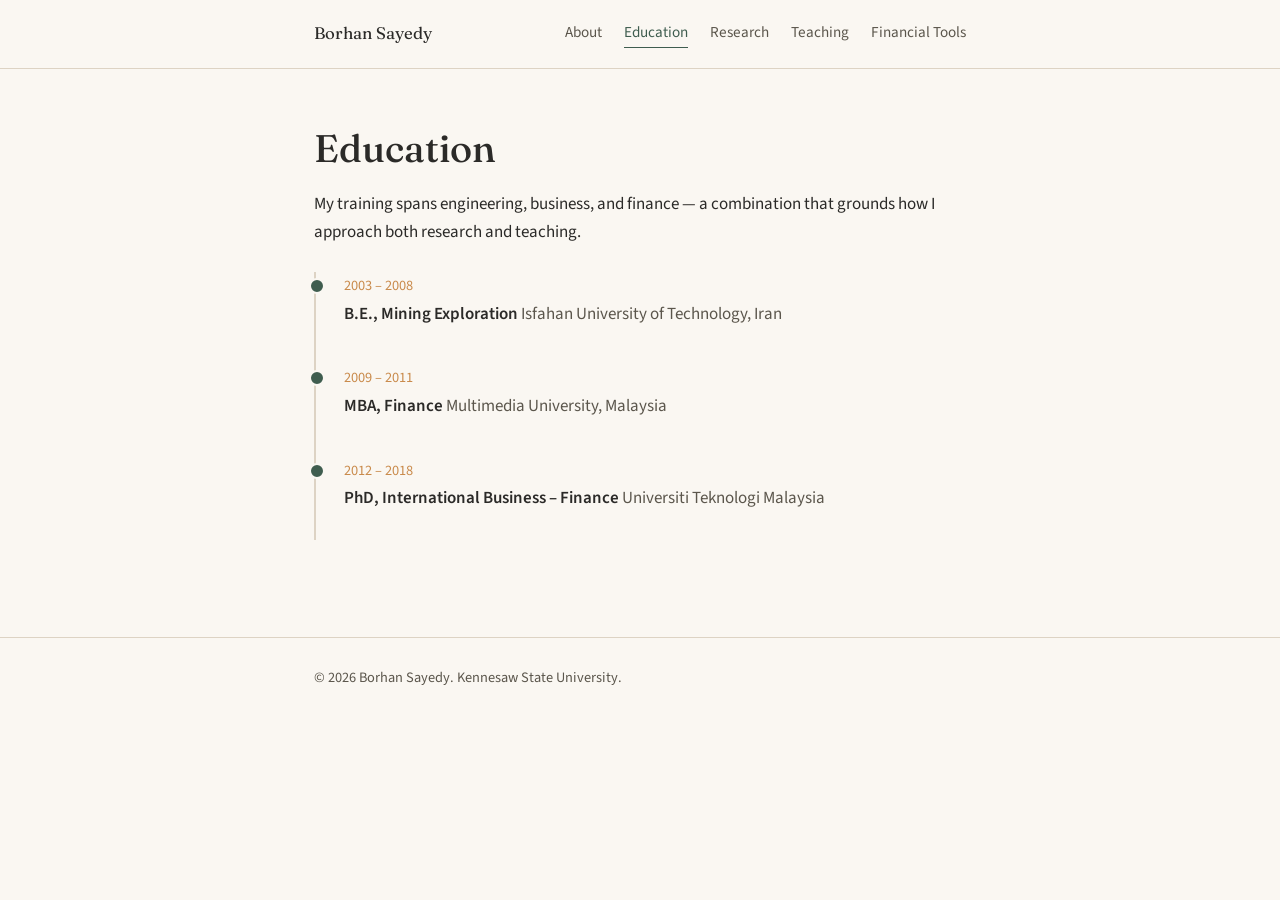
==== education.html @ a8ac0618 "Add files via upload" ====
<!DOCTYPE html>
<html lang="en">
<head>
<meta charset="UTF-8">
<meta name="viewport" content="width=device-width, initial-scale=1.0">
<title>Education | Borhan Sayedy</title>
<link rel="preconnect" href="https://fonts.googleapis.com">
<link rel="preconnect" href="https://fonts.gstatic.com" crossorigin>
<link href="https://fonts.googleapis.com/css2?family=Fraunces:opsz,wght@9..144,400..600&family=Source+Sans+3:wght@400;600;700&display=swap" rel="stylesheet">
<link rel="stylesheet" href="style.css">
</head>
<body>

<header class="site">
  <div class="nav-row">
    <a class="brand" href="index.html">Borhan Sayedy</a>
    <nav class="links">
      <a href="index.html">About</a>
      <a href="education.html" aria-current="page">Education</a>
      <a href="research.html">Research</a>
      <a href="teaching.html">Teaching</a>
      <a href="financial-tools.html">Financial Tools</a>
    </nav>
  </div>
</header>

<main>
  <div class="wrap">
    <h1>Education</h1>
    <p>My training spans engineering, business, and finance &mdash; a combination that grounds how I approach both research and teaching.</p>

    <ul class="timeline">
      <li>
        <span class="year">2003 &ndash; 2008</span>
        <span class="degree">B.E., Mining Exploration</span>
        <span class="school">Isfahan University of Technology, Iran</span>
      </li>
      <li>
        <span class="year">2009 &ndash; 2011</span>
        <span class="degree">MBA, Finance</span>
        <span class="school">Multimedia University, Malaysia</span>
      </li>
      <li>
        <span class="year">2012 &ndash; 2018</span>
        <span class="degree">PhD, International Business &ndash; Finance</span>
        <span class="school">Universiti Teknologi Malaysia</span>
      </li>
    </ul>
  </div>
</main>

<footer class="site">
  <div class="wrap">
    &copy; 2026 Borhan Sayedy. Kennesaw State University.
  </div>
</footer>

</body>
</html>
---- style.css ----
/* ---------- Design tokens ---------- */
:root {
  --bg: #FAF7F2;
  --bg-alt: #F1EAE0;
  --ink: #2B2A28;
  --ink-soft: #5B564C;
  --accent: #3F5D4F;
  --accent-warm: #C98A4B;
  --line: #DDD3C4;
  --max: 700px;
}

* { box-sizing: border-box; }

@media (prefers-reduced-motion: reduce) {
  * { animation: none !important; transition: none !important; }
}

html { scroll-behavior: smooth; }

body {
  margin: 0;
  background: var(--bg);
  color: var(--ink);
  font-family: "Source Sans 3", -apple-system, BlinkMacSystemFont, "Segoe UI", sans-serif;
  font-size: 17px;
  line-height: 1.65;
}

h1, h2, h3 {
  font-family: "Fraunces", Georgia, serif;
  font-weight: 500;
  color: var(--ink);
  line-height: 1.2;
  margin: 0 0 0.5em;
}

h1 { font-size: 2.4rem; font-weight: 480; }
h2 { font-size: 1.5rem; margin-top: 2.4em; }
h3 { font-size: 1.15rem; margin-top: 1.6em; }

p { margin: 0 0 1.1em; }

a {
  color: var(--accent);
  text-decoration-color: var(--line);
  text-underline-offset: 3px;
}
a:hover { text-decoration-color: var(--accent); }

a:focus-visible, button:focus-visible {
  outline: 2px solid var(--accent);
  outline-offset: 3px;
}

ul { padding-left: 1.2em; }
li { margin-bottom: 0.5em; }

/* ---------- Layout shell ---------- */
.wrap {
  max-width: var(--max);
  margin: 0 auto;
  padding: 0 24px;
}

header.site {
  border-bottom: 1px solid var(--line);
  background: var(--bg);
}

.nav-row {
  max-width: var(--max);
  margin: 0 auto;
  padding: 20px 24px;
  display: flex;
  align-items: center;
  justify-content: space-between;
  gap: 16px;
}

.brand {
  font-family: "Fraunces", Georgia, serif;
  font-size: 1.05rem;
  color: var(--ink);
  text-decoration: none;
  white-space: nowrap;
}

nav.links {
  display: flex;
  gap: 22px;
  flex-wrap: wrap;
}

nav.links a {
  color: var(--ink-soft);
  text-decoration: none;
  font-size: 0.95rem;
}

nav.links a[aria-current="page"] {
  color: var(--accent);
  border-bottom: 1px solid var(--accent);
  padding-bottom: 2px;
}

nav.links a:hover { color: var(--accent); }

main { padding: 56px 0 80px; }

footer.site {
  border-top: 1px solid var(--line);
  padding: 28px 0 40px;
  color: var(--ink-soft);
  font-size: 0.9rem;
}

/* ---------- Hero ---------- */
.hero {
  display: flex;
  gap: 32px;
  align-items: flex-start;
  margin-bottom: 8px;
}

.hero img {
  width: 132px;
  height: 132px;
  border-radius: 8px;
  object-fit: cover;
  flex-shrink: 0;
  border: 1px solid var(--line);
}

.hero .kicker {
  color: var(--accent-warm);
  font-size: 0.95rem;
  margin-bottom: 6px;
}

.hero h1 { margin-bottom: 2px; }

.hero .role {
  color: var(--ink-soft);
  font-size: 1.05rem;
  margin-bottom: 0;
}

@media (max-width: 560px) {
  .hero { flex-direction: column; }
  .hero img { width: 104px; height: 104px; }
}

/* ---------- Contact row ---------- */
.contact-row {
  display: flex;
  flex-wrap: wrap;
  gap: 18px;
  margin: 28px 0 0;
  padding-top: 20px;
  border-top: 1px solid var(--line);
  font-size: 0.95rem;
}

.contact-row a { color: var(--ink); }

/* ---------- Timeline (Education page) ---------- */
.timeline {
  list-style: none;
  padding-left: 0;
  margin-top: 1.5em;
  border-left: 2px solid var(--line);
}

.timeline li {
  position: relative;
  padding: 2px 0 28px 28px;
}

.timeline li::before {
  content: "";
  position: absolute;
  left: -7px;
  top: 6px;
  width: 12px;
  height: 12px;
  border-radius: 50%;
  background: var(--accent);
  border: 2px solid var(--bg);
}

.timeline .year {
  color: var(--accent-warm);
  font-size: 0.9rem;
  display: block;
  margin-bottom: 2px;
}

.timeline .degree {
  font-weight: 600;
  margin-bottom: 2px;
}

.timeline .school {
  color: var(--ink-soft);
}

/* ---------- Research groups ---------- */
.pub-list { list-style: none; padding-left: 0; }
.pub-list li {
  padding: 14px 0;
  border-bottom: 1px solid var(--line);
}
.pub-list li:first-child { padding-top: 0; }
.pub-tag {
  display: inline-block;
  font-size: 0.78rem;
  color: var(--accent);
  border: 1px solid var(--accent);
  border-radius: 4px;
  padding: 1px 7px;
  margin-bottom: 6px;
}

.tag-row { display: flex; flex-wrap: wrap; gap: 10px; margin: 18px 0 0; }
.tag-row span {
  background: var(--bg-alt);
  border-radius: 5px;
  padding: 5px 12px;
  font-size: 0.9rem;
  color: var(--ink-soft);
}

/* ---------- Course cards (Teaching page) ---------- */
.course {
  padding: 18px 0;
  border-bottom: 1px solid var(--line);
}
.course:first-child { padding-top: 0; }
.course h3 { margin: 0 0 4px; }

/* ---------- Callout / student feedback ---------- */
.callout {
  background: var(--bg-alt);
  border-radius: 8px;
  padding: 22px 24px;
  margin: 32px 0;
}
.callout p:last-child { margin-bottom: 0; }

/* ---------- Financial tools ---------- */
.tool-card {
  background: var(--bg-alt);
  border-radius: 8px;
  padding: 24px;
  margin: 24px 0;
}
.tool-card h3 { margin-top: 0; }

.field-row {
  display: flex;
  flex-wrap: wrap;
  gap: 16px;
  margin: 16px 0;
}
.field {
  display: flex;
  flex-direction: column;
  gap: 6px;
  flex: 1 1 150px;
}
.field label { font-size: 0.88rem; color: var(--ink-soft); }
.field input {
  padding: 9px 10px;
  border: 1px solid var(--line);
  border-radius: 6px;
  font-size: 1rem;
  font-family: inherit;
  background: var(--bg);
  color: var(--ink);
}
.field input:focus-visible { outline: 2px solid var(--accent); outline-offset: 1px; }

button.calc-btn {
  background: var(--accent);
  color: var(--bg);
  border: none;
  border-radius: 6px;
  padding: 10px 18px;
  font-size: 0.98rem;
  font-family: inherit;
  cursor: pointer;
}
button.calc-btn:hover { opacity: 0.9; }

.result {
  margin-top: 18px;
  padding-top: 16px;
  border-top: 1px solid var(--line);
  font-size: 1.05rem;
  display: none;
}
.result.show { display: block; }
.result .big { font-family: "Fraunces", Georgia, serif; font-size: 1.7rem; color: var(--accent); }

.coming-soon {
  border: 1px dashed var(--line);
  border-radius: 8px;
  padding: 20px 24px;
  color: var(--ink-soft);
}

/* ---------- Mobile nav toggle ---------- */
.nav-toggle { display: none; }

@media (max-width: 640px) {
  .nav-row { flex-wrap: wrap; }
  nav.links { gap: 14px 18px; font-size: 0.92rem; }
}
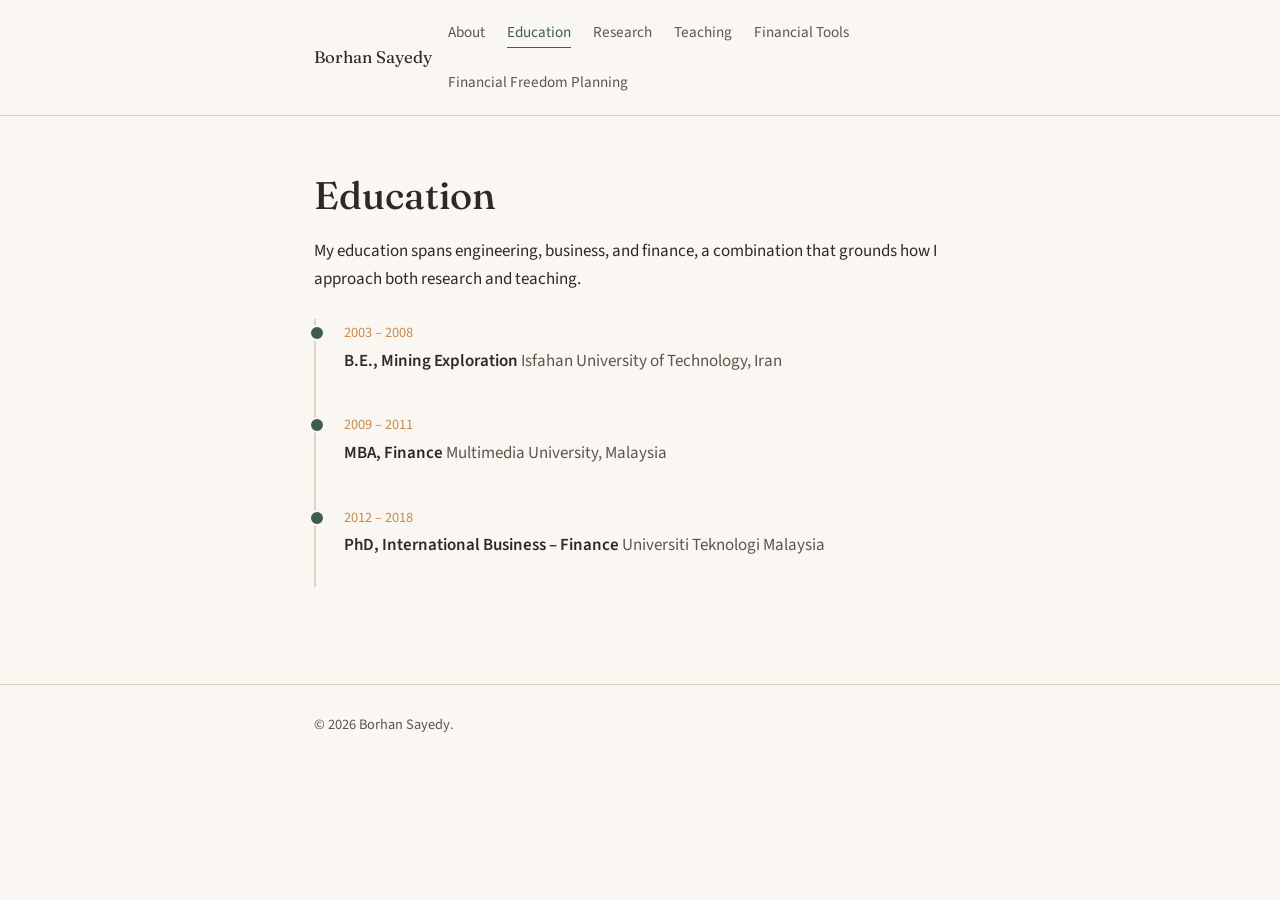
==== commit ee5b3dfc: "Add files via upload" ====
--- a/education.html
+++ b/education.html
@@ -20,6 +20,7 @@
       <a href="research.html">Research</a>
       <a href="teaching.html">Teaching</a>
       <a href="financial-tools.html">Financial Tools</a>
+      <a href="financial-freedom.html">Financial Freedom Planning</a>
     </nav>
   </div>
 </header>
@@ -27,7 +28,7 @@
 <main>
   <div class="wrap">
     <h1>Education</h1>
-    <p>My training spans engineering, business, and finance &mdash; a combination that grounds how I approach both research and teaching.</p>
+    <p>My education spans engineering, business, and finance, a combination that grounds how I approach both research and teaching.</p>
 
     <ul class="timeline">
       <li>
@@ -51,7 +52,7 @@
 
 <footer class="site">
   <div class="wrap">
-    &copy; 2026 Borhan Sayedy. Kennesaw State University.
+    &copy; 2026 Borhan Sayedy.
   </div>
 </footer>
 
--- a/style.css
+++ b/style.css
@@ -124,8 +124,8 @@
 }
 
 .hero img {
-  width: 132px;
-  height: 132px;
+  width: 190px;
+  height: 190px;
   border-radius: 8px;
   object-fit: cover;
   flex-shrink: 0;
@@ -148,7 +148,7 @@
 
 @media (max-width: 560px) {
   .hero { flex-direction: column; }
-  .hero img { width: 104px; height: 104px; }
+  .hero img { width: 150px; height: 150px; }
 }
 
 /* ---------- Contact row ---------- */
@@ -310,6 +310,206 @@
   color: var(--ink-soft);
 }
 
+/* ---------- Financial Freedom Planning ---------- */
+.ffp-intro {
+  margin-top: 2.4em;
+}
+
+.ffp-subhead {
+  font-family: "Fraunces", Georgia, serif;
+  font-size: 1.05rem;
+  color: var(--accent);
+  margin: 0 0 4px;
+}
+
+.ffp-note {
+  color: var(--ink-soft);
+  font-size: 0.9rem;
+  margin: 0 0 14px;
+}
+
+.link-note {
+  display: none;
+  color: var(--accent);
+  font-size: 0.85rem;
+  margin: -8px 0 14px;
+}
+.link-note.show { display: block; }
+
+select.freq-select {
+  padding: 9px 10px;
+  border: 1px solid var(--line);
+  border-radius: 6px;
+  font-size: 1rem;
+  font-family: inherit;
+  background: var(--bg);
+  color: var(--ink);
+}
+
+.compare-grid {
+  display: grid;
+  grid-template-columns: 1fr 1fr;
+  gap: 20px;
+  margin: 16px 0;
+}
+@media (max-width: 560px) {
+  .compare-grid { grid-template-columns: 1fr; }
+}
+
+.compare-col h4 {
+  font-family: "Fraunces", Georgia, serif;
+  font-weight: 500;
+  margin: 0 0 10px;
+  color: var(--ink);
+}
+
+.compare-result {
+  display: flex;
+  justify-content: space-between;
+  gap: 10px;
+  margin: 6px 0;
+}
+.compare-result .value {
+  font-family: "Fraunces", Georgia, serif;
+  color: var(--accent);
+}
+
+.chart-wrap {
+  margin-top: 20px;
+  display: none;
+}
+.chart-wrap.show { display: block; }
+.chart-wrap canvas {
+  width: 100%;
+  display: block;
+}
+
+.chart-summary {
+  display: none;
+  margin-top: 10px;
+  font-size: 0.92rem;
+  color: var(--ink-soft);
+}
+.chart-summary.show { display: block; }
+.chart-summary .value {
+  color: var(--accent);
+  font-weight: 600;
+}
+
+.ffp-download {
+  display: inline-block;
+  margin-top: 12px;
+  padding: 9px 16px;
+  border: 1px solid var(--accent);
+  border-radius: 6px;
+  color: var(--accent);
+  text-decoration: none;
+  font-size: 0.92rem;
+}
+.ffp-download:hover { background: var(--accent); color: var(--bg); }
+
+/* ---------- Guided wizard (chat-style) ---------- */
+.wizard-toggle-row {
+  display: flex;
+  gap: 10px;
+  margin: 16px 0 24px;
+}
+.wizard-toggle-btn {
+  padding: 9px 16px;
+  border: 1px solid var(--line);
+  border-radius: 6px;
+  background: var(--bg);
+  color: var(--ink-soft);
+  font-size: 0.92rem;
+  font-family: inherit;
+  cursor: pointer;
+}
+.wizard-toggle-btn.active {
+  border-color: var(--accent);
+  color: var(--accent);
+  background: var(--bg-alt);
+}
+
+.wizard-chat {
+  display: none;
+  background: var(--bg-alt);
+  border-radius: 10px;
+  padding: 20px;
+}
+.wizard-chat.show { display: block; }
+
+.wizard-messages {
+  display: flex;
+  flex-direction: column;
+  gap: 12px;
+  margin-bottom: 16px;
+  max-height: 420px;
+  overflow-y: auto;
+}
+
+.wizard-bubble {
+  max-width: 80%;
+  padding: 10px 14px;
+  border-radius: 12px;
+  font-size: 0.95rem;
+  line-height: 1.5;
+}
+.wizard-bubble.bot {
+  background: var(--bg);
+  border: 1px solid var(--line);
+  align-self: flex-start;
+  border-bottom-left-radius: 3px;
+}
+.wizard-bubble.user {
+  background: var(--accent);
+  color: var(--bg);
+  align-self: flex-end;
+  border-bottom-right-radius: 3px;
+}
+
+.wizard-input-row {
+  display: flex;
+  gap: 10px;
+}
+.wizard-input-row input {
+  flex: 1;
+  padding: 10px 12px;
+  border: 1px solid var(--line);
+  border-radius: 6px;
+  font-size: 1rem;
+  font-family: inherit;
+  background: var(--bg);
+  color: var(--ink);
+}
+.wizard-options {
+  display: flex;
+  flex-wrap: wrap;
+  gap: 8px;
+  margin-top: 4px;
+}
+.wizard-option-btn {
+  padding: 7px 14px;
+  border: 1px solid var(--accent);
+  border-radius: 20px;
+  background: var(--bg);
+  color: var(--accent);
+  font-size: 0.88rem;
+  font-family: inherit;
+  cursor: pointer;
+}
+.wizard-option-btn:hover { background: var(--accent); color: var(--bg); }
+
+.wizard-restart {
+  margin-top: 14px;
+  background: none;
+  border: none;
+  color: var(--ink-soft);
+  text-decoration: underline;
+  font-size: 0.88rem;
+  cursor: pointer;
+  padding: 0;
+}
+
 /* ---------- Mobile nav toggle ---------- */
 .nav-toggle { display: none; }
 
